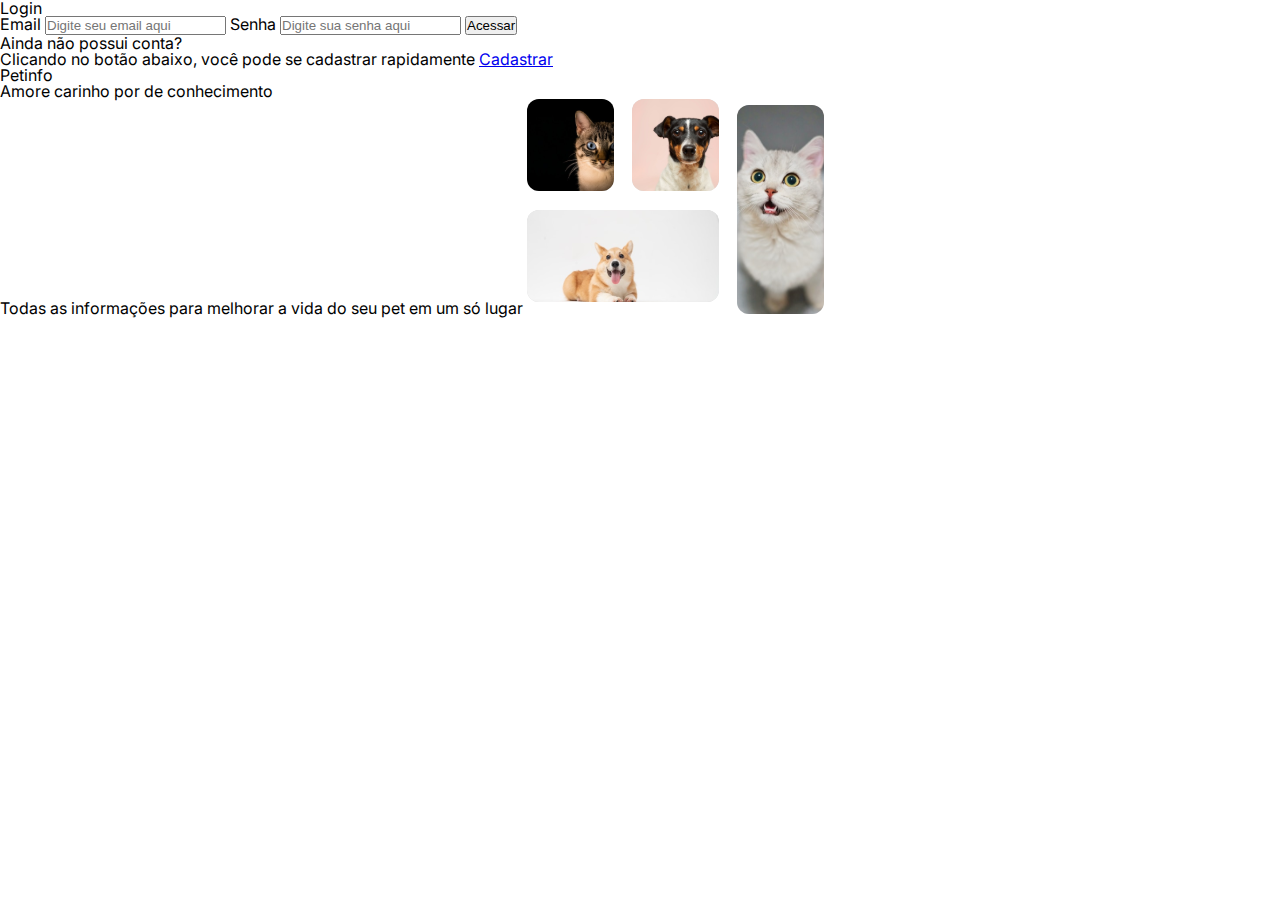
==== src/pages/home.html @ d5192b15 "backup requisições" ====
<!DOCTYPE html>
<html lang="en">

<head>
    <meta charset="UTF-8">
    <meta http-equiv="X-UA-Compatible" content="IE=edge">
    <meta name="viewport" content="width=device-width, initial-scale=1.0">
        <!-- CSS -->
        <link rel="stylesheet" href="../styles/reset.css">
        <link rel="stylesheet" href="../styles/globalStyles.css">
        <link rel="stylesheet" href="../styles/home.css">
        <link rel="stylesheet" href="../styles/toast.css">
    <title>Document</title>
</head>

<body>
    <header>
        <h1>Petinfo</h1>
        <div class="newPost__container">
            <button class="newPostBtn">Criar publicação</button>
            <img src="" alt="">
        </div>
    </header>
    <main>
        <h2>Feed</h2>
        <ul class="posts__container">
            <li class="post__container">
                <div class="post__header">
                    <img class="post__avatar" src="" alt="">
                    <p class="post__username">Arthur Athayde</p>
                    <span class="post__data">Outubro de 2022</span>
                    <button class="editPostBtn">Editar</button>
                    <button class="deletePostBtn">Excluir</button>
                </div>
                <h3 class="post__title">Outubro Rosa: Detalhes sobre a importância da prevenção do câncer de mama em
                    cadelas e gatas</h3>
                <p class="post__abstract">Assim como em humanos, cadelas e gatas também podem desenvolver câncer de
                    mama. Ainda hoje, para ambas as espécies, o câncer de mama tem maior...</p>
                <a href="">Acessar publicação</a>
            </li>
        </ul>
    </main>

    <div class="toastPosted__container toast__container hidden">
        <div>
            <img src="../assets/toastOk.svg" alt="">
            <h1>Post criado com sucesso!</h1>
        </div>
        <p>Muito obrigado por compartilhar suas experiências conosco! O post que você escreveu logo aparecerá no seu feed </p>
    </div>

    <div class="toastDeleted__container toast__container hidden">
        <div>
            <img src="../assets/toastOk.svg" alt="">
            <h1>Post deletado com sucesso!</h1>
        </div>
        <p>O post selecionado para exlusão foi deletado, a partir de agora não aparecerá no seu feed </p>
    </div>

    <script type="module" src="../scripts/requests.js"></script>
    <script type="module" src="../scripts/home.js"></script>
</body>

</html>
---- src/styles/globalStyles.css ----
@import url('https://fonts.googleapis.com/css2?family=Inter:wght@300;400;600;700&display=swap');

* {
  margin: 0;
  padding: 0;
  box-sizing: border-box;
}

:root {
  --brand100: hsl(230, 57%, 50%);
  --brand200: hsl(230, 68%, 54%);
  --gray100: hsl(210, 11%, 15%);
  --gray200: hsl(210, 10%, 23%);
  --gray300: hsl(210, 9%, 31%);
  --gray400: hsl(210, 7%, 56%);
  --gray500: hsl(210, 11%, 71%);
  --gray600: hsl(210, 16%, 93%);
  --gray700: hsl(210, 17%, 95%);
  --gray800: hsl(210, 17%, 98%);
  --gray900: hsl(200, 100%, 99%);
  --alert100:hsl(349, 57%, 50%);
  --alert200:hsl(349, 69%, 55%);
  --sucess100:hsl(162, 88%, 26%);
}

body {
  font-family: 'Inter', sans-serif;
}
---- src/styles/toast.css ----
.toast__container {
    position: fixed;
    bottom: 2rem;
    right: 2rem;

    width: 33rem;
    height: 10rem;

    box-shadow: 2px 5px 5px rgba(0, 0, 0, 0.1);

    display: flex;
    flex-direction: column;
    align-items: center;
    justify-content: center;
    gap: 1rem;

    padding: 2rem;

    animation: fadeIn 2s linear;
}

.toast__fadeout {
    animation: fadeOut 2s linear;
}

@keyframes fadeIn {
    0% {
        transform: translateX(150%);
        opacity: 0;
    }

    100% {
        transform: translateX(0);
        opacity: 1;
    }
}

@keyframes fadeOut {
    0% {
        transform: translateX(0);
        opacity: 1;
    }

    100% {
        transform: translateX(150%);
        opacity: 0;
    }
}

.toast__container>div {
    display: flex;
    align-items: center;
    gap: .5rem;

    align-self: flex-start;
}

.toast__container>div>h1 {
    color: var(--sucess100);

    font-size: 1.2rem;
    font-weight: 600;
}

.toast__container>p {
    line-height: 150%;
}

.hidden {
    display: none;
}

/* TOAST LOGIN */

.toastLogin__container {
    height: 8rem;
}

.toastLogin__container>div {
    align-self: center;
}

.toastLogin__container>div>h1 {
    color: var(--alert200);

    font-size: 1.2rem;
    font-weight: 600;
}

/* TOAST REGISTER ERROR */

.toastRegisterError__container {
    height: 8rem;
}

.toastRegisterError__container>div {
    align-self: center;
}

.toastRegisterError__container>div>h1 {
    color: var(--alert200);

    font-size: 1.2rem;
    font-weight: 600;
}

/* TOAST LOGIN SUCESSO */
.toastSuccessfullLogin__container > div{
    align-self: center;
}

.toastSuccessfullLogin__container >p > span{
    color: var(--brand200);
}
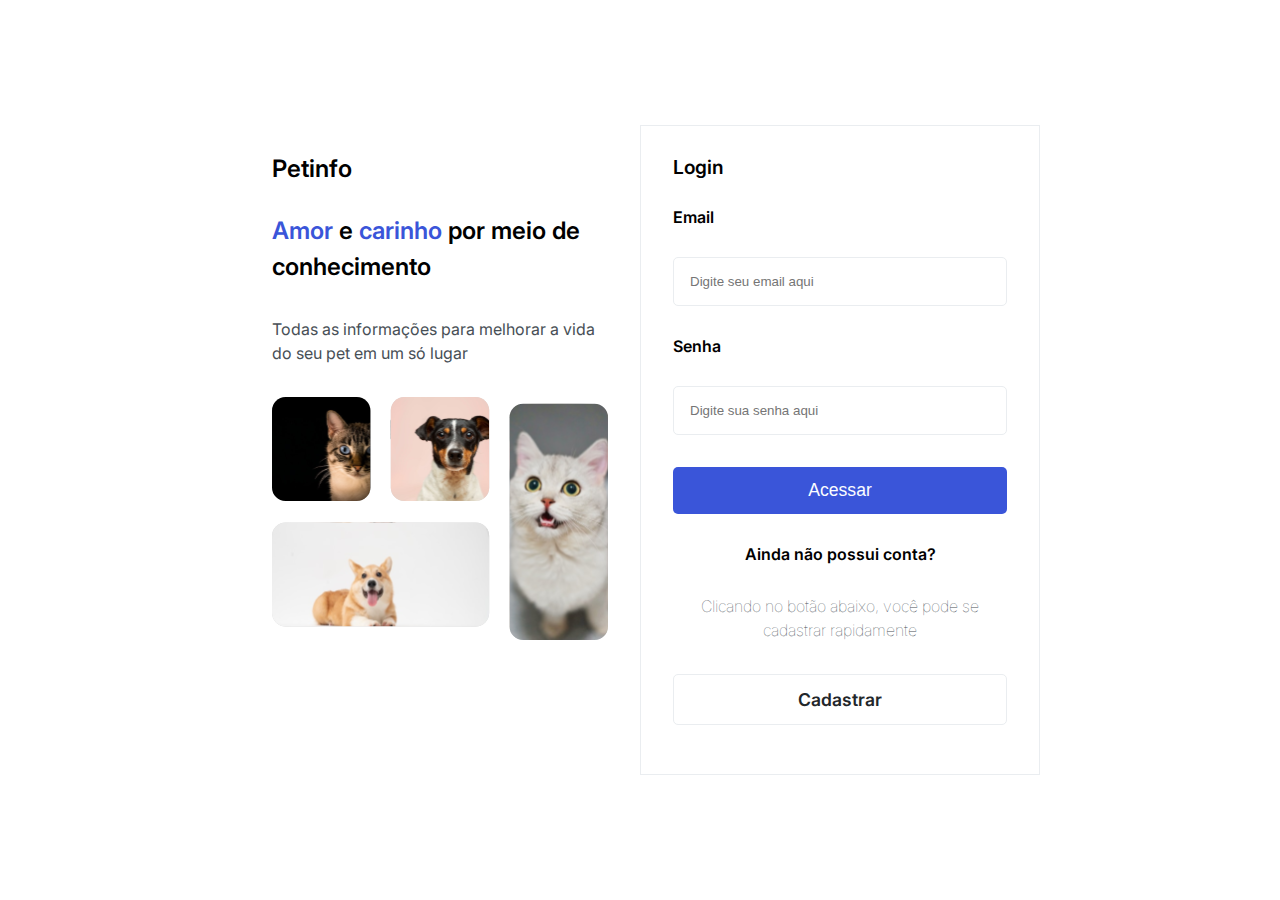
==== commit 4ffaabaf: "feat: new post" ====
--- a/src/pages/home.html
+++ b/src/pages/home.html
@@ -5,11 +5,12 @@
     <meta charset="UTF-8">
     <meta http-equiv="X-UA-Compatible" content="IE=edge">
     <meta name="viewport" content="width=device-width, initial-scale=1.0">
-        <!-- CSS -->
-        <link rel="stylesheet" href="../styles/reset.css">
-        <link rel="stylesheet" href="../styles/globalStyles.css">
-        <link rel="stylesheet" href="../styles/home.css">
-        <link rel="stylesheet" href="../styles/toast.css">
+    <!-- CSS -->
+    <link rel="stylesheet" href="../styles/reset.css">
+    <link rel="stylesheet" href="../styles/globalStyles.css">
+    <link rel="stylesheet" href="../styles/home.css">
+    <link rel="stylesheet" href="../styles/toast.css">
+    <link rel="stylesheet" href="../styles/modal.css">
     <title>Document</title>
 </head>
 
@@ -36,7 +37,7 @@
                     cadelas e gatas</h3>
                 <p class="post__abstract">Assim como em humanos, cadelas e gatas também podem desenvolver câncer de
                     mama. Ainda hoje, para ambas as espécies, o câncer de mama tem maior...</p>
-                <a href="">Acessar publicação</a>
+                <button class="openModal">Acessar publicação</button>
             </li>
         </ul>
     </main>
@@ -46,7 +47,8 @@
             <img src="../assets/toastOk.svg" alt="">
             <h1>Post criado com sucesso!</h1>
         </div>
-        <p>Muito obrigado por compartilhar suas experiências conosco! O post que você escreveu logo aparecerá no seu feed </p>
+        <p>Muito obrigado por compartilhar suas experiências conosco! O post que você escreveu logo aparecerá no seu
+            feed </p>
     </div>
 
     <div class="toastDeleted__container toast__container hidden">
@@ -57,6 +59,34 @@
         <p>O post selecionado para exlusão foi deletado, a partir de agora não aparecerá no seu feed </p>
     </div>
 
+    <dialog class="modal__controller--post">
+
+    </dialog>
+
+    <dialog class="modal__controller--newPost">
+        <div class="modal__container">
+            <h2>Criando novo post</h2>
+            <button class="newPost__closeModalBtn closeModal">X</button>
+            <p>Título do post</p>
+            <input name="title" class="newPostInput newPost__title" type="text">
+            <p>Conteúdo do post</p>
+            <textarea class="newPostInput newPost__text" name="content" id="content" cols="30" rows="10"></textarea>
+            <button class="newPost__cancelBtn closeModal">Cancelar</button>
+            <button class="newPost__submitBtn">Publicar</button>
+        </div>
+    </dialog>
+
+    <dialog class="modal__controller--delete">
+        <div class="modal__container">
+            <h2>Confirmação de exclusão</h2>
+            <button class="newPost__closeModalBtn closeModal">X</button>
+            <p>Tem certeza que deseja excluir esse post?</p>
+            <span>Essa ação não poderá ser desfeita, então pedimos que tenha cautela antes de concluir</span>
+            <button class="cancelBtn closeModal">Cancelar</button>
+            <button class="deleteBtn">Sim, excluir esse post</button>
+        </div>
+    </dialog>
+
     <script type="module" src="../scripts/requests.js"></script>
     <script type="module" src="../scripts/home.js"></script>
 </body>
--- a/src/styles/home.css
+++ b/src/styles/home.css
@@ -0,0 +1,144 @@
+header {
+    display: flex;
+    justify-content: space-between;
+    align-items: center;
+
+    width: 80vw;
+    height: 8rem;
+
+    margin: 0 auto;
+
+}
+
+h1 {
+    font-weight: 600;
+
+    font-size: 1.2rem;
+}
+
+.newPostBtn {
+    background-color: var(--brand200);
+
+    padding: .35rem .75rem;
+
+    border: none;
+
+    color: var(--gray900);
+
+    border-radius: 3px;
+
+    font-size: .75rem;
+}
+
+.newPost__container>img {
+    width: 2rem;
+}
+
+main {
+    width: 80vw;
+    height: 100vh;
+
+    margin: 0 auto;
+    
+}
+
+h2 {
+    font-weight: 600;
+
+    font-size: 1.2rem;
+}
+
+.posts__container {
+    display: flex;
+    flex-direction: column;
+    gap: 3rem;
+    width: 80vw;
+
+    margin: 0 auto;
+
+ 
+    
+}
+
+.post__container {
+    display: flex;
+    flex-direction: column;
+    gap: 1.5rem;
+
+    width: 60%;
+
+    margin: 0 auto;
+}
+
+.post__header {
+    display: flex;
+    gap: 1rem;
+    align-items: center;
+
+    position: relative;
+}
+
+.post__avatar {
+    width: 2.5rem;
+
+    border-radius: 100%;
+}
+
+.post__username {
+    font-weight: 600;
+
+    padding-right: 1rem;
+    border-right: solid 1px var(--gray600);
+}
+
+.post__header>button {
+    padding: .4rem .5rem;
+
+    border: solid 1px var(--gray600);
+
+    border-radius: 5px;
+
+    font-weight: 600;
+}
+
+.post__data {
+    color: var(--gray400);
+}
+
+.editPostBtn {
+    position: absolute;
+    right: 5rem;
+
+    background-color: transparent;
+}
+
+.deletePostBtn {
+    position: absolute;
+    right: 0;
+
+    background-color: var(--gray600);
+
+    color: var(--gray400);
+}
+
+.post__title{
+    font-size: 1.5rem;
+    font-weight: 600;
+    line-height: 150%;
+}
+
+.post__abstract{
+    line-height: 150%;
+    color: var(--gray300);
+}
+
+.openModal{
+    background-color: transparent;
+
+    border: none;
+
+    align-self: flex-start;
+
+    color: var(--brand200);
+    font-weight: 600;
+}--- a/src/styles/modal.css
+++ b/src/styles/modal.css
@@ -0,0 +1,194 @@
+.modal__controller--post {
+    margin: auto;
+
+    width: 800px;
+    height: 400px;
+
+    border: none;
+    border-radius: 5px;
+}
+
+.modal__container {
+    display: flex;
+    flex-direction: column;
+    gap: 1.5rem;
+
+    padding: 2rem;
+
+    position: relative;
+}
+
+.modal__avatar {
+    width: 2.5rem;
+
+    border-radius: 100%;
+}
+
+.modal__header {
+    display: flex;
+    gap: 1rem;
+    align-items: center;
+
+    position: relative;
+}
+
+.modal__username {
+    font-weight: 600;
+
+    padding-right: 1rem;
+    border-right: solid 1px var(--gray600);
+}
+
+.modal__data {
+    color: var(--gray400);
+}
+
+.closeModalBtn {
+    background-color: var(--gray600);
+
+    border: none;
+    border-radius: 3px;
+
+    width: 1rem;
+
+    padding: .5rem 1.2rem;
+
+    display: flex;
+    justify-content: center;
+    align-items: center;
+
+    color: var(--gray400);
+
+    position: absolute;
+    right: 0;
+}
+
+.modal__title {
+    font-size: 1.5rem;
+    font-weight: 600;
+    line-height: 150%;
+}
+
+.modal__abstract {
+    line-height: 150%;
+    color: var(--gray300);
+}
+
+.modal__controller--newPost {
+    margin: auto;
+
+    width: 800px;
+    height: 500px;
+
+    border: none;
+    border-radius: 5px;
+
+    position: relative;
+}
+
+.modal__container>input {
+    padding: 1rem;
+
+    border: solid 1px var(--gray600);
+    border-radius: 5px;
+}
+
+.modal__container>textarea {
+    padding: 1rem;
+
+    border: solid 1px var(--gray600);
+    border-radius: 5px;
+
+    resize: none;
+}
+
+.modal__container > button{
+    padding: .4rem .5rem;
+
+    border: solid 1px var(--gray600);
+
+    border-radius: 5px;
+
+}
+
+.newPost__cancelBtn {
+    position: absolute;
+    bottom: -1rem;
+    right: 7.5rem;
+
+    background-color: var(--gray600);
+
+    color: var(--gray400);
+}
+
+.newPost__submitBtn {
+    position: absolute;
+    bottom: -1rem;
+    right: 2rem;
+
+    
+    background-color: var(--brand200);
+
+    color: var(--gray900);
+}
+
+.newPost__closeModalBtn{
+    background-color: var(--gray600);
+
+    border: none;
+    border-radius: 3px;
+
+    width: 1rem;
+
+    padding: .5rem 2rem;
+
+    display: flex;
+    justify-content: center;
+    align-items: center;
+
+    color: var(--gray400);
+
+    position: absolute;
+    right: 2rem;
+}
+
+.modal__controller--delete{
+    margin: auto;
+
+    width: 800px;
+    height: 300px;
+
+    border: none;
+    border-radius: 5px;
+
+    position: relative;
+}
+
+.modal__controller--delete > button {
+    padding: .4rem .5rem;
+
+    border: solid 1px var(--gray600);
+
+    border-radius: 5px;
+}
+
+.deleteBtn{
+    position: absolute;
+    bottom: -1rem;
+    right: 2rem;
+
+    
+    background-color: var(--alert200);
+
+    color: var(--gray900);
+}
+
+.cancelBtn{
+    position: absolute;
+    bottom: -1rem;
+    right: 12rem;
+
+    background-color: var(--gray600);
+
+    color: var(--gray400);
+}